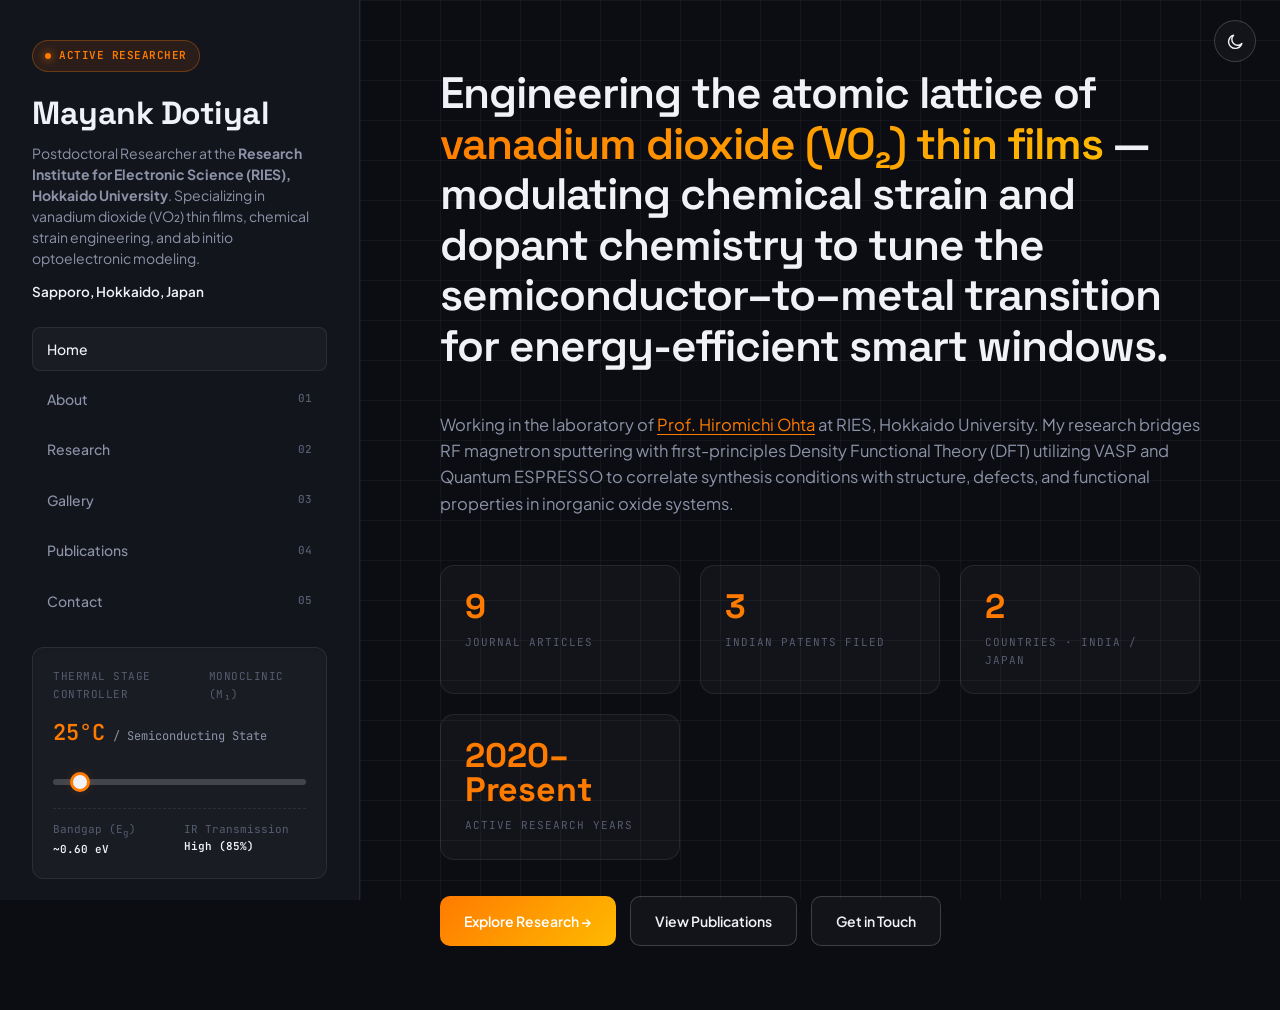
==== index.html @ 824c59a5 "Add files via upload" ====
<!DOCTYPE html>
<html lang="en">
<head>
<meta charset="UTF-8">
<meta name="viewport" content="width=device-width, initial-scale=1.0">
<title>Mayank Dotiyal — Materials & Phase Transition Engineering</title>
<link rel="preconnect" href="https://fonts.googleapis.com">
<link href="https://fonts.googleapis.com/css2?family=JetBrains+Mono:wght@400;500;600&family=Plus+Jakarta+Sans:wght@300;400;500;600;700&family=Space+Grotesk:wght@500;600;700&display=swap" rel="stylesheet">
<link rel="stylesheet" href="style.css">
</head>
<body data-phase="semiconductor">
<script>
  (function () {
    try {
      if (localStorage.getItem('siteThemeMode') === 'light') {
        document.body.setAttribute('data-phase', 'metal');
      }
    } catch (e) {}
  })();
</script>

<button id="themeToggle" class="theme-toggle" aria-label="Toggle dark or light mode" title="Toggle dark / light mode">
  <svg class="icon-moon" viewBox="0 0 24 24" fill="none" stroke="currentColor" stroke-width="1.8" stroke-linecap="round" stroke-linejoin="round">
    <path d="M20 14.5A8.5 8.5 0 1 1 9.5 4a7 7 0 0 0 10.5 10.5Z"/>
  </svg>
  <svg class="icon-sun" viewBox="0 0 24 24" fill="none" stroke="currentColor" stroke-width="1.8" stroke-linecap="round" stroke-linejoin="round">
    <circle cx="12" cy="12" r="4.5"/>
    <path d="M12 2.5v2.5M12 19v2.5M4.2 4.2l1.8 1.8M18 18l1.8 1.8M2.5 12H5M19 12h2.5M4.2 19.8L6 18M18 6l1.8-1.8"/>
  </svg>
</button>

<div class="app-layout">

  <!-- LEFT SIDEBAR: IDENTITY & TELEMETRY CONTROLS -->
  <aside class="sidebar">
    <div>
      <div class="identity">
        <div class="status-pill"><span class="indicator"></span> Active Researcher</div>
        <h1>Mayank Dotiyal</h1>
        <p>Postdoctoral Researcher at the <strong>Research Institute for Electronic Science (RIES), Hokkaido University</strong>. Specializing in vanadium dioxide (VO&#8322;) thin films, chemical strain engineering, and ab initio optoelectronic modeling.</p>
        <div class="inst">Sapporo, Hokkaido, Japan</div>
      </div>

      <ul class="nav-menu">
        <li><a href="index.html" class="active">Home</a></li>
        <li><a href="about.html">About <span>01</span></a></li>
        <li><a href="research.html">Research <span>02</span></a></li>
        <li><a href="gallery.html">Gallery <span>03</span></a></li>
        <li><a href="publications.html">Publications <span>04</span></a></li>
        <li><a href="contact.html">Contact <span>05</span></a></li>
      </ul>

      <!-- THE INTERACTIVE THERMAL STAGE -->
      <div class="telemetry-stage">
        <div class="telemetry-header">
          <span>Thermal Stage Controller</span>
          <span id="phaseLabel">Monoclinic (M&#8321;)</span>
        </div>
        <div class="stage-readout" id="tempReadout">
          25&deg;C <span>/ Semiconducting State</span>
        </div>
        <div class="slider-wrap">
          <input type="range" min="20" max="90" value="25" class="temp-slider" id="tempSlider" aria-label="Temperature Stage Controller">
        </div>
        <div class="telemetry-metrics">
          <div class="metric">
            <span class="metric-label">Bandgap (E<sub>g</sub>)</span>
            <span class="metric-value" id="metricBandgap">~0.60 eV</span>
          </div>
          <div class="metric">
            <span class="metric-label">IR Transmission</span>
            <span class="metric-value" id="metricIR">High (85%)</span>
          </div>
        </div>
      </div>
    </div>

    <div class="sidebar-footer">
      <div class="social-links">
        <a href="mailto:mayankd@iitgn.ac.in" title="Email" aria-label="Email">
          <svg viewBox="0 0 24 24" fill="none" stroke="currentColor" stroke-width="1.8" stroke-linecap="round" stroke-linejoin="round">
            <rect x="3" y="5" width="18" height="14" rx="2"/>
            <path d="M3.5 6.5L12 13L20.5 6.5"/>
          </svg>
        </a>
        <a href="https://scholar.google.com/citations?user=yLHQRygAAAAJ&hl=en" target="_blank" rel="noopener" title="Google Scholar" aria-label="Google Scholar">
          <svg viewBox="0 0 24 24" fill="none" stroke="currentColor" stroke-width="1.7" stroke-linecap="round" stroke-linejoin="round">
            <path d="M12 4L2 9.5L12 15L22 9.5L12 4Z"/>
            <path d="M6 12v5.5C6 19 8.7 20.5 12 20.5s6-1.5 6-3V12"/>
          </svg>
        </a>
        <a href="https://www.linkedin.com/in/mayank-dotiyal/" target="_blank" rel="noopener" title="LinkedIn" aria-label="LinkedIn">
          <span class="mono-mark">in</span>
        </a>
        <a href="https://www.researchgate.net/profile/Mayank-Dotiyal-2" target="_blank" rel="noopener" title="ResearchGate" aria-label="ResearchGate">
          <span class="mono-mark">RG</span>
        </a>
        <a href="https://dotiyalmayank.carrd.co/" target="_blank" rel="noopener" title="Research Card" aria-label="Research Card">
          <svg viewBox="0 0 24 24" fill="none" stroke="currentColor" stroke-width="1.7" stroke-linecap="round" stroke-linejoin="round">
            <rect x="2.5" y="5.5" width="19" height="13" rx="2"/>
            <path d="M2.5 9.5h19"/>
            <path d="M6 14h5"/>
          </svg>
        </a>
      </div>
      <div>&copy; 2026 Mayank Dotiyal &middot; RIES, Hokkaido University</div>
    </div>
  </aside>

  <!-- MAIN SCROLLING CANVAS -->
  <main class="main-canvas">

    <div class="hero-statement">
      Engineering the atomic lattice of <span>vanadium dioxide (VO&#8322;) thin films</span> &mdash; modulating chemical strain and dopant chemistry to tune the semiconductor&ndash;to&ndash;metal transition for energy-efficient smart windows.
    </div>
    <p class="hero-sub">
      Working in the laboratory of <a href="https://functfilm.es.hokudai.ac.jp/english/member/%E5%A4%AA%E7%94%B0-%E8%A3%95%E9%81%93/" target="_blank" rel="noopener">Prof. Hiromichi Ohta</a> at RIES, Hokkaido University. My research bridges RF magnetron sputtering with first-principles Density Functional Theory (DFT) utilizing VASP and Quantum ESPRESSO to correlate synthesis conditions with structure, defects, and functional properties in inorganic oxide systems.
    </p>

    <div class="kpi-grid">
      <div class="kpi-card">
        <div class="kpi-value">9</div>
        <div class="kpi-label">Journal Articles</div>
      </div>
      <div class="kpi-card">
        <div class="kpi-value">3</div>
        <div class="kpi-label">Indian Patents Filed</div>
      </div>
      <div class="kpi-card">
        <div class="kpi-value">2</div>
        <div class="kpi-label">Countries &middot; India / Japan</div>
      </div>
      <div class="kpi-card">
        <div class="kpi-value">2020&ndash;Present</div>
        <div class="kpi-label">Active Research Years</div>
      </div>
    </div>

    <div class="cta-row">
      <a class="cta-btn primary" href="research.html">Explore Research &rarr;</a>
      <a class="cta-btn" href="publications.html">View Publications</a>
      <a class="cta-btn" href="contact.html">Get in Touch</a>
    </div>

  </main>
</div>

<script src="script.js"></script>
</body>
</html>
---- style.css ----
/* Dr. Mayank Dotiyal — shared site stylesheet */
  :root {
    /* PHASE 1: MONOCLINIC (Deep Vacuum / Infrared Transparent) */
    --bg: #0c0d12;
    --bg-panel: #13151d;
    --bg-card: rgba(255, 255, 255, 0.03);
    --bg-card-hover: rgba(255, 255, 255, 0.06);
    --text-main: #f0f2f8;
    --text-muted: #8c93a8;
    --text-dim: #565d70;
    --border: rgba(255, 255, 255, 0.08);
    --border-highlight: rgba(255, 255, 255, 0.18);
    --accent: #ff7b00;
    --accent-glow: rgba(255, 123, 0, 0.15);
    --accent-gradient: linear-gradient(135deg, #ff7b00, #ffba00);
    --tag-bg: rgba(255, 123, 0, 0.1);
    --tag-border: rgba(255, 123, 0, 0.3);
    --shadow: 0 20px 40px -15px rgba(0, 0, 0, 0.5);
    
    /* Typography */
    --font-heading: 'Space Grotesk', -apple-system, sans-serif;
    --font-body: 'Plus Jakarta Sans', -apple-system, sans-serif;
    --font-mono: 'JetBrains Mono', monospace;
    
    --transition-fast: 0.2s ease;
    --transition-smooth: 0.6s cubic-bezier(0.16, 1, 0.3, 1);
  }

  /* PHASE 2: RUTILE (Anodized Silver / Infrared Reflective) */
  body[data-phase="metal"] {
    --bg: #e6ebf2;
    --bg-panel: #f3f6fa;
    --bg-card: rgba(255, 255, 255, 0.7);
    --bg-card-hover: rgba(255, 255, 255, 0.95);
    --text-main: #0f141d;
    --text-muted: #525f75;
    --text-dim: #8896ac;
    --border: rgba(15, 20, 29, 0.1);
    --border-highlight: rgba(15, 20, 29, 0.25);
    --accent: #0055ff;
    --accent-glow: rgba(0, 85, 255, 0.12);
    --accent-gradient: linear-gradient(135deg, #0055ff, #00d5ff);
    --tag-bg: rgba(0, 85, 255, 0.08);
    --tag-border: rgba(0, 85, 255, 0.25);
    --shadow: 0 20px 40px -15px rgba(15, 20, 29, 0.12);
  }

  * { margin: 0; padding: 0; box-sizing: border-box; }
  html { scroll-behavior: smooth; }
  
  body {
    background-color: var(--bg);
    color: var(--text-main);
    font-family: var(--font-body);
    line-height: 1.6;
    transition: background-color var(--transition-smooth), color var(--transition-smooth);
    overflow-x: hidden;
  }

  /* Ambient Cleanroom Grid */
  body::before {
    content: ""; position: fixed; inset: 0; z-index: -1; pointer-events: none;
    background-size: 40px 40px;
    background-image: 
      linear-gradient(to right, var(--border) 1px, transparent 1px),
      linear-gradient(to bottom, var(--border) 1px, transparent 1px);
    opacity: 0.5;
    transition: opacity var(--transition-smooth);
  }

  ::selection { background: var(--accent); color: #fff; }
  a { color: inherit; text-decoration: none; transition: var(--transition-fast); }

  /* ==========================================================================
     LAYOUT ARCHITECTURE: SIDEBAR + MAIN CANVAS
     ========================================================================== */
  .app-layout {
    display: flex; min-height: 100vh;
  }

  /* LEFT SIDEBAR: TELEMETRY & IDENTITY */
  .sidebar {
    width: 360px; height: 100vh; position: sticky; top: 0;
    background: var(--bg-panel); border-right: 1px solid var(--border);
    padding: 40px 32px; display: flex; flex-direction: column; justify-content: space-between;
    z-index: 100; transition: background-color var(--transition-smooth), border-color var(--transition-smooth);
    overflow-y: auto;
  }

  .identity .status-pill {
    display: inline-flex; align-items: center; gap: 8px;
    padding: 6px 12px; border-radius: 20px; font-family: var(--font-mono); font-size: 11px; font-weight: 600;
    background: var(--tag-bg); border: 1px solid var(--tag-border); color: var(--accent);
    margin-bottom: 24px; text-transform: uppercase; letter-spacing: 0.5px;
  }
  .status-pill .indicator {
    width: 6px; height: 6px; border-radius: 50%; background: var(--accent);
    box-shadow: 0 0 8px var(--accent);
  }

  .identity h1 {
    font-family: var(--font-heading); font-size: 32px; font-weight: 700;
    line-height: 1.1; letter-spacing: -0.5px; margin-bottom: 12px;
  }
  .identity p { font-size: 14px; color: var(--text-muted); line-height: 1.5; }
  .identity .inst { margin-top: 12px; font-weight: 600; color: var(--text-main); font-size: 13.5px; }

  /* Navigation Links inside Sidebar */
  .nav-menu { list-style: none; margin: 24px 0; display: flex; flex-direction: column; gap: 6px; }
  .nav-menu a {
    display: flex; align-items: center; justify-content: space-between;
    padding: 10px 14px; border-radius: 8px; font-weight: 500; font-size: 14px;
    color: var(--text-muted); border: 1px solid transparent;
  }
  .nav-menu a:hover {
    color: var(--text-main); background: var(--bg-card); border-color: var(--border);
    transform: translateX(4px);
  }
  .nav-menu a span { font-family: var(--font-mono); font-size: 11px; color: var(--text-dim); }

  /* TELEMETRY STAGE CONTROLLER (Interactive Slider) */
  .telemetry-stage {
    background: var(--bg-card); border: 1px solid var(--border); border-radius: 12px;
    padding: 20px; position: relative; overflow: hidden; margin-bottom: 24px;
    box-shadow: inset 0 2px 4px rgba(0,0,0,0.05);
  }
  .telemetry-header {
    display: flex; justify-content: space-between; align-items: center;
    font-family: var(--font-mono); font-size: 11px; color: var(--text-dim);
    text-transform: uppercase; letter-spacing: 0.5px; margin-bottom: 12px;
  }
  .stage-readout {
    font-family: var(--font-mono); font-size: 22px; font-weight: 600;
    color: var(--accent); margin-bottom: 16px; display: flex; align-items: baseline; gap: 8px;
  }
  .stage-readout span { font-size: 12px; font-weight: 400; color: var(--text-muted); }

  /* Custom Slider Styling */
  .slider-wrap { position: relative; margin-bottom: 16px; }
  .temp-slider {
    -webkit-appearance: none; width: 100%; height: 6px; border-radius: 3px;
    background: var(--border-highlight); outline: none; cursor: pointer;
  }
  .temp-slider::-webkit-slider-thumb {
    -webkit-appearance: none; width: 20px; height: 20px; border-radius: 50%;
    background: var(--text-main); border: 3px solid var(--accent);
    cursor: grab; transition: transform 0.1s ease;
    box-shadow: 0 0 10px var(--accent-glow);
  }
  .temp-slider::-webkit-slider-thumb:active { cursor: grabbing; transform: scale(1.2); }
  
  .telemetry-metrics {
    display: grid; grid-template-columns: 1fr 1fr; gap: 8px;
    padding-top: 12px; border-top: 1px dashed var(--border);
  }
  .metric { font-family: var(--font-mono); font-size: 11px; }
  .metric-label { color: var(--text-dim); display: block; }
  .metric-value { font-weight: 600; color: var(--text-main); }

  .sidebar-footer { font-family: var(--font-mono); font-size: 11px; color: var(--text-dim); }
  .social-links { display: flex; flex-wrap: wrap; gap: 10px; margin-bottom: 14px; }
  .social-links a {
    width: 34px; height: 34px; border-radius: 9px;
    display: flex; align-items: center; justify-content: center;
    color: var(--text-muted); border: 1px solid var(--border);
    background: var(--bg-card);
  }
  .social-links a:hover {
    color: var(--accent); border-color: var(--accent);
    background: var(--tag-bg); transform: translateY(-2px);
  }
  .social-links svg { width: 17px; height: 17px; display: block; }
  .social-links .mono-mark { font-family: var(--font-mono); font-size: 10.5px; font-weight: 600; letter-spacing: 0.2px; }

  /* ==========================================================================
     MAIN SCROLLING CANVAS
     ========================================================================== */
  .main-canvas {
    flex: 1; padding: 64px 80px; max-width: 1200px;
  }

  /* Editorial Hero Statement */
  .hero-statement {
    font-family: var(--font-heading); font-size: clamp(30px, 3.8vw, 44px);
    font-weight: 600; line-height: 1.15; letter-spacing: -1px;
    margin-bottom: 40px; max-width: 850px;
  }
  .hero-statement span {
    background: var(--accent-gradient); -webkit-background-clip: text;
    -webkit-text-fill-color: transparent; display: inline;
  }
  .hero-sub {
    font-size: 16.5px; color: var(--text-muted); max-width: 760px; line-height: 1.6;
  }
  .hero-sub a { color: var(--accent); text-decoration: underline; text-underline-offset: 3px; }

  .section-head {
    display: flex; align-items: baseline; gap: 16px;
    margin: 80px 0 32px; padding-bottom: 16px; border-bottom: 1px solid var(--border);
  }
  .section-head h2 { font-family: var(--font-heading); font-size: 24px; font-weight: 700; letter-spacing: -0.5px; }
  .section-head .idx { font-family: var(--font-mono); font-size: 13px; color: var(--accent); }

  /* ACADEMIC TIMELINE & CREDENTIALS */
  .timeline-grid { display: grid; grid-template-columns: repeat(auto-fit, minmax(260px, 1fr)); gap: 20px; }
  .timeline-card {
    background: var(--bg-card); border: 1px solid var(--border); border-radius: 12px;
    padding: 24px; transition: var(--transition-fast);
  }
  .timeline-card:hover { border-color: var(--border-highlight); transform: translateY(-3px); }
  .timeline-year { font-family: var(--font-mono); font-size: 12px; color: var(--accent); font-weight: 600; margin-bottom: 8px; display: block; }
  .timeline-card h3 { font-size: 17px; font-weight: 600; margin-bottom: 4px; color: var(--text-main); }
  .timeline-inst { font-size: 14px; color: var(--text-muted); margin-bottom: 12px; }
  .timeline-score {
    display: inline-block; font-family: var(--font-mono); font-size: 11.5px;
    padding: 3px 10px; border-radius: 12px; background: var(--tag-bg);
    border: 1px solid var(--tag-border); color: var(--text-main);
  }

  /* BENTO GRID (Research Focus) */
  .bento-grid {
    display: grid; grid-template-columns: repeat(3, 1fr); gap: 20px;
  }
  .bento-card {
    background: var(--bg-card); border: 1px solid var(--border);
    border-radius: 16px; padding: 32px; transition: var(--transition-smooth);
    display: flex; flex-direction: column; justify-content: space-between;
    position: relative; overflow: hidden; backdrop-filter: blur(10px);
  }
  .bento-card:hover {
    background: var(--bg-card-hover); border-color: var(--border-highlight);
    transform: translateY(-4px); box-shadow: var(--shadow);
  }
  .bento-card.span-2 { grid-column: span 2; }
  @media (max-width: 1100px) { .bento-card.span-2, .bento-card { grid-column: span 3; } }

  .bento-tag {
    font-family: var(--font-mono); font-size: 11px; color: var(--accent);
    text-transform: uppercase; letter-spacing: 1px; margin-bottom: 16px; display: block;
  }
  .bento-card h3 { font-family: var(--font-heading); font-size: 22px; margin-bottom: 12px; font-weight: 600; }
  .bento-card p { font-size: 14.5px; color: var(--text-muted); line-height: 1.6; }
  .bento-footer { margin-top: 24px; padding-top: 16px; border-top: 1px dashed var(--border); font-family: var(--font-mono); font-size: 12px; color: var(--text-dim); }

  /* GRAPHICAL ABSTRACTS (Sleek Visual Showcase) */
  .gallery-grid {
    display: grid; grid-template-columns: repeat(auto-fit, minmax(280px, 1fr)); gap: 20px;
  }
  .gallery-item {
    background: var(--bg-card); border: 1px solid var(--border); border-radius: 16px;
    overflow: hidden; transition: var(--transition-smooth);
  }
  .gallery-item:hover { border-color: var(--border-highlight); transform: translateY(-4px); }
  .gallery-img {
    aspect-ratio: 16/10; background: var(--bg-panel); display: flex;
    align-items: center; justify-content: center; position: relative; overflow: hidden;
    border-bottom: 1px solid var(--border);
  }
  .gallery-img img { width: 100%; height: 100%; object-fit: cover; transition: transform 0.5s ease; }
  .gallery-item:hover .gallery-img img { transform: scale(1.05); }
  .gallery-img .placeholder { font-family: var(--font-mono); font-size: 12px; color: var(--text-dim); }
  .gallery-caption { padding: 20px; font-size: 14px; font-weight: 500; color: var(--text-main); }

  /* PUBLICATIONS LIST */
  .pub-group-title {
    font-family: var(--font-mono); font-size: 12px; text-transform: uppercase;
    letter-spacing: 1.5px; color: var(--text-dim); margin: 36px 0 16px;
    padding-bottom: 8px; border-bottom: 1px dashed var(--border);
  }
  .pub-group-title:first-of-type { margin-top: 16px; }
  .year-heading {
    font-family: var(--font-heading); font-size: 20px; font-weight: 700;
    color: var(--accent); margin: 40px 0 14px; display: flex; align-items: baseline; gap: 10px;
  }
  .year-heading:first-of-type { margin-top: 16px; }
  .year-heading::after {
    content: ""; flex: 1; height: 1px; background: var(--border);
  }

  .pub-list { display: flex; flex-direction: column; gap: 12px; }
  .pub-card {
    background: var(--bg-card); border: 1px solid var(--border); border-radius: 12px;
    padding: 22px 24px; transition: var(--transition-fast); display: flex;
    justify-content: space-between; align-items: flex-start; gap: 24px;
  }
  .pub-card:hover {
    background: var(--bg-card-hover); border-color: var(--border-highlight);
    transform: translateX(6px);
  }
  .pub-main .year { 
    font-family: var(--font-mono); font-size: 12px; color: var(--accent); 
    font-weight: 600; margin-bottom: 6px; display: flex; align-items: center; gap: 8px;
  }
  .pub-main h4 { font-size: 15.5px; font-weight: 600; margin-bottom: 6px; line-height: 1.45; color: var(--text-main); }
  .pub-main .authors { font-size: 13px; color: var(--text-dim); margin: 2px 0 6px; }
  .pub-main .authors .me { color: var(--text-main); font-weight: 600; }
  .pub-main .venue { font-size: 13.5px; color: var(--text-muted); }
  
  .status-dot { width: 6px; height: 6px; border-radius: 50%; display: inline-block; }
  .status-pub { background: #2e7d32; }
  .status-rev { background: #ed6c02; }
  .status-prep { background: var(--text-dim); }

  .doi-btn {
    flex: 0 0 auto; font-family: var(--font-mono); font-size: 11px;
    padding: 6px 14px; border-radius: 20px; border: 1px solid var(--border-highlight);
    color: var(--text-main); background: transparent; white-space: nowrap;
  }
  .doi-btn:hover { background: var(--accent); color: #fff; border-color: var(--accent); }
  .doi-btn.static { border-color: transparent; color: var(--text-dim); cursor: default; }
  .doi-btn.static:hover { background: transparent; color: var(--text-dim); }

  /* TECHNICAL ARSENAL (Categorized Badges) */
  .arsenal-grid { display: grid; grid-template-columns: repeat(auto-fit, minmax(240px, 1fr)); gap: 24px; }
  .arsenal-category h4 { font-family: var(--font-mono); font-size: 12px; text-transform: uppercase; letter-spacing: 1px; color: var(--text-dim); margin-bottom: 12px; }
  .badge-cloud { display: flex; flex-wrap: wrap; gap: 8px; }
  .tech-badge {
    padding: 8px 14px; background: var(--bg-card); border: 1px solid var(--border);
    border-radius: 8px; font-size: 13px; font-weight: 500; color: var(--text-muted);
    transition: var(--transition-fast);
  }
  .tech-badge:hover { color: var(--text-main); border-color: var(--accent); background: var(--tag-bg); }

  /* RESPONSIVE DESIGN */
  @media (max-width: 1024px) {
    .app-layout { flex-direction: column; }
    .sidebar { width: 100%; height: auto; position: relative; border-right: none; border-bottom: 1px solid var(--border); padding: 32px 24px; }
    .main-canvas { padding: 40px 24px; }
    .bento-grid { grid-template-columns: 1fr; }
    .bento-card.span-2 { grid-column: span 1; }
  }

  /* THEME TOGGLE — fixed top-right, persists via localStorage */
  .theme-toggle {
    position: fixed; top: 20px; right: 24px; z-index: 200;
    width: 42px; height: 42px; border-radius: 50%;
    background: var(--bg-card); border: 1px solid var(--border-highlight);
    color: var(--text-main); cursor: pointer;
    display: flex; align-items: center; justify-content: center;
    backdrop-filter: blur(8px);
    transition: background var(--transition-fast), border-color var(--transition-fast), transform var(--transition-fast);
  }
  .theme-toggle:hover { border-color: var(--accent); color: var(--accent); transform: translateY(-2px); }
  .theme-toggle svg { width: 19px; height: 19px; position: absolute; transition: opacity 0.25s ease, transform 0.25s ease; }
  .theme-toggle .icon-sun { opacity: 0; transform: rotate(-40deg) scale(0.7); }
  .theme-toggle .icon-moon { opacity: 1; transform: rotate(0) scale(1); }
  body[data-phase="metal"] .theme-toggle .icon-sun { opacity: 1; transform: rotate(0) scale(1); }
  body[data-phase="metal"] .theme-toggle .icon-moon { opacity: 0; transform: rotate(40deg) scale(0.7); }
  @media (max-width: 600px) {
    .theme-toggle { top: 14px; right: 14px; width: 38px; height: 38px; }
  }

  /* ==========================================================================
     MULTI-PAGE ADDITIONS
     ========================================================================== */
  .nav-menu a.active {
    color: var(--text-main); background: var(--bg-card); border-color: var(--border);
  }
  .nav-menu a.active span { color: var(--accent); }

  .eyebrow {
    font-family: var(--font-mono); font-size: 12px; text-transform: uppercase;
    letter-spacing: 1.5px; color: var(--accent); margin-bottom: 8px; display: block;
  }
  .page-title {
    font-family: var(--font-heading); font-size: clamp(30px, 4vw, 46px);
    font-weight: 700; letter-spacing: -1px; margin-bottom: 18px; line-height: 1.1;
  }
  .main-canvas > .eyebrow:first-child,
  .main-canvas > .hero-statement:first-child {
    margin-top: 4px;
  }

  /* KPI strip (Home) */
  .kpi-grid {
    display: grid; grid-template-columns: repeat(auto-fit, minmax(180px, 1fr));
    gap: 20px; margin: 48px 0 8px;
  }
  .kpi-card {
    background: var(--bg-card); border: 1px solid var(--border); border-radius: 14px;
    padding: 24px; transition: var(--transition-fast);
  }
  .kpi-card:hover { border-color: var(--border-highlight); transform: translateY(-3px); }
  .kpi-value {
    font-family: var(--font-heading); font-size: 34px; font-weight: 700; color: var(--accent);
    line-height: 1;
  }
  .kpi-label {
    font-family: var(--font-mono); font-size: 11px; text-transform: uppercase;
    letter-spacing: 1px; color: var(--text-dim); margin-top: 10px;
  }

  /* CTA buttons */
  .cta-row { display: flex; gap: 14px; flex-wrap: wrap; margin-top: 36px; }
  .cta-btn {
    padding: 13px 24px; border-radius: 10px; border: 1px solid var(--border-highlight);
    font-weight: 600; font-size: 14px; color: var(--text-main); background: var(--bg-card);
    display: inline-flex; align-items: center; gap: 6px;
  }
  .cta-btn:hover { border-color: var(--accent); color: var(--accent); background: var(--tag-bg); }
  .cta-btn.primary { background: var(--accent-gradient); color: #fff; border: none; }
  .cta-btn.primary:hover { opacity: 0.9; color: #fff; }

  /* Contact page specifics */
  .contact-grid { display: grid; grid-template-columns: 1.2fr 1fr; gap: 24px; margin-top: 8px; }
  @media (max-width: 900px) { .contact-grid { grid-template-columns: 1fr; } }
  .contact-card {
    background: var(--bg-card); border: 1px solid var(--border); border-radius: 16px; padding: 32px;
  }
  .contact-card h3 { font-family: var(--font-heading); font-size: 18px; margin-bottom: 16px; }
  .contact-social-row { display: flex; flex-wrap: wrap; gap: 12px; margin-top: 20px; }
  .contact-social-row a {
    width: 44px; height: 44px; border-radius: 11px;
    display: flex; align-items: center; justify-content: center;
    color: var(--text-muted); border: 1px solid var(--border); background: var(--bg-panel);
  }
  .contact-social-row a:hover { color: var(--accent); border-color: var(--accent); background: var(--tag-bg); transform: translateY(-2px); }
  .contact-social-row svg { width: 20px; height: 20px; }
  .contact-social-row .mono-mark { font-family: var(--font-mono); font-size: 12px; font-weight: 600; }
  .addr-line { font-size: 14.5px; color: var(--text-muted); line-height: 1.7; }
  .addr-line strong { color: var(--text-main); }
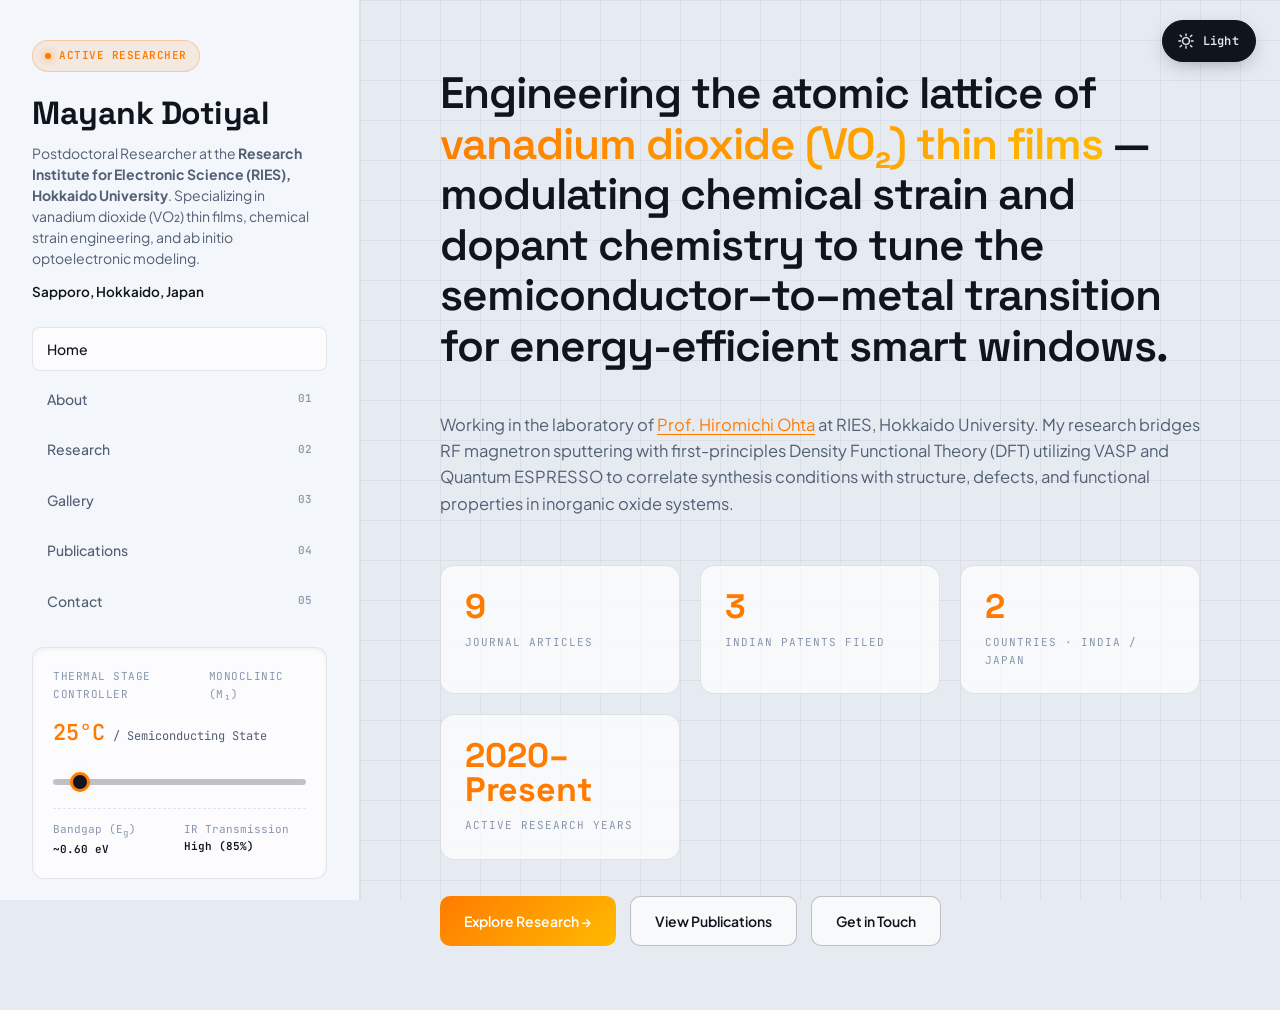
==== commit ab20c907: "Add files via upload" ====
--- a/index.html
+++ b/index.html
@@ -12,7 +12,7 @@
 <script>
   (function () {
     try {
-      if (localStorage.getItem('siteThemeMode') === 'light') {
+      if (localStorage.getItem('siteThemeMode') === 'dark') {
         document.body.setAttribute('data-phase', 'metal');
       }
     } catch (e) {}
@@ -20,13 +20,16 @@
 </script>
 
 <button id="themeToggle" class="theme-toggle" aria-label="Toggle dark or light mode" title="Toggle dark / light mode">
-  <svg class="icon-moon" viewBox="0 0 24 24" fill="none" stroke="currentColor" stroke-width="1.8" stroke-linecap="round" stroke-linejoin="round">
-    <path d="M20 14.5A8.5 8.5 0 1 1 9.5 4a7 7 0 0 0 10.5 10.5Z"/>
-  </svg>
-  <svg class="icon-sun" viewBox="0 0 24 24" fill="none" stroke="currentColor" stroke-width="1.8" stroke-linecap="round" stroke-linejoin="round">
-    <circle cx="12" cy="12" r="4.5"/>
-    <path d="M12 2.5v2.5M12 19v2.5M4.2 4.2l1.8 1.8M18 18l1.8 1.8M2.5 12H5M19 12h2.5M4.2 19.8L6 18M18 6l1.8-1.8"/>
-  </svg>
+  <span class="icon-wrap">
+    <svg class="icon-moon" viewBox="0 0 24 24" fill="none" stroke="currentColor" stroke-width="1.8" stroke-linecap="round" stroke-linejoin="round">
+      <path d="M20 14.5A8.5 8.5 0 1 1 9.5 4a7 7 0 0 0 10.5 10.5Z"/>
+    </svg>
+    <svg class="icon-sun" viewBox="0 0 24 24" fill="none" stroke="currentColor" stroke-width="1.8" stroke-linecap="round" stroke-linejoin="round">
+      <circle cx="12" cy="12" r="4.5"/>
+      <path d="M12 2.5v2.5M12 19v2.5M4.2 4.2l1.8 1.8M18 18l1.8 1.8M2.5 12H5M19 12h2.5M4.2 19.8L6 18M18 6l1.8-1.8"/>
+    </svg>
+  </span>
+  <span class="toggle-label"></span>
 </button>
 
 <div class="app-layout">
--- a/style.css
+++ b/style.css
@@ -1,6 +1,33 @@
 /* Dr. Mayank Dotiyal — shared site stylesheet */
   :root {
-    /* PHASE 1: MONOCLINIC (Deep Vacuum / Infrared Transparent) */
+    /* PHASE 1: MONOCLINIC (Deep Vacuum / Infrared Transparent) — LIGHT, default */
+    --bg: #e6ebf2;
+    --bg-panel: #f3f6fa;
+    --bg-card: rgba(255, 255, 255, 0.7);
+    --bg-card-hover: rgba(255, 255, 255, 0.95);
+    --text-main: #0f141d;
+    --text-muted: #525f75;
+    --text-dim: #8896ac;
+    --border: rgba(15, 20, 29, 0.1);
+    --border-highlight: rgba(15, 20, 29, 0.25);
+    --accent: #ff7b00;
+    --accent-glow: rgba(255, 123, 0, 0.15);
+    --accent-gradient: linear-gradient(135deg, #ff7b00, #ffba00);
+    --tag-bg: rgba(255, 123, 0, 0.1);
+    --tag-border: rgba(255, 123, 0, 0.3);
+    --shadow: 0 20px 40px -15px rgba(15, 20, 29, 0.12);
+    
+    /* Typography */
+    --font-heading: 'Space Grotesk', -apple-system, sans-serif;
+    --font-body: 'Plus Jakarta Sans', -apple-system, sans-serif;
+    --font-mono: 'JetBrains Mono', monospace;
+    
+    --transition-fast: 0.2s ease;
+    --transition-smooth: 0.6s cubic-bezier(0.16, 1, 0.3, 1);
+  }
+
+  /* PHASE 2: RUTILE (Anodized Silver / Infrared Reflective) — DARK */
+  body[data-phase="metal"] {
     --bg: #0c0d12;
     --bg-panel: #13151d;
     --bg-card: rgba(255, 255, 255, 0.03);
@@ -10,39 +37,12 @@
     --text-dim: #565d70;
     --border: rgba(255, 255, 255, 0.08);
     --border-highlight: rgba(255, 255, 255, 0.18);
-    --accent: #ff7b00;
-    --accent-glow: rgba(255, 123, 0, 0.15);
-    --accent-gradient: linear-gradient(135deg, #ff7b00, #ffba00);
-    --tag-bg: rgba(255, 123, 0, 0.1);
-    --tag-border: rgba(255, 123, 0, 0.3);
-    --shadow: 0 20px 40px -15px rgba(0, 0, 0, 0.5);
-    
-    /* Typography */
-    --font-heading: 'Space Grotesk', -apple-system, sans-serif;
-    --font-body: 'Plus Jakarta Sans', -apple-system, sans-serif;
-    --font-mono: 'JetBrains Mono', monospace;
-    
-    --transition-fast: 0.2s ease;
-    --transition-smooth: 0.6s cubic-bezier(0.16, 1, 0.3, 1);
-  }
-
-  /* PHASE 2: RUTILE (Anodized Silver / Infrared Reflective) */
-  body[data-phase="metal"] {
-    --bg: #e6ebf2;
-    --bg-panel: #f3f6fa;
-    --bg-card: rgba(255, 255, 255, 0.7);
-    --bg-card-hover: rgba(255, 255, 255, 0.95);
-    --text-main: #0f141d;
-    --text-muted: #525f75;
-    --text-dim: #8896ac;
-    --border: rgba(15, 20, 29, 0.1);
-    --border-highlight: rgba(15, 20, 29, 0.25);
     --accent: #0055ff;
     --accent-glow: rgba(0, 85, 255, 0.12);
     --accent-gradient: linear-gradient(135deg, #0055ff, #00d5ff);
     --tag-bg: rgba(0, 85, 255, 0.08);
     --tag-border: rgba(0, 85, 255, 0.25);
-    --shadow: 0 20px 40px -15px rgba(15, 20, 29, 0.12);
+    --shadow: 0 20px 40px -15px rgba(0, 0, 0, 0.5);
   }
 
   * { margin: 0; padding: 0; box-sizing: border-box; }
@@ -269,13 +269,14 @@
   }
   .pub-group-title:first-of-type { margin-top: 16px; }
   .year-heading {
-    font-family: var(--font-heading); font-size: 20px; font-weight: 700;
-    color: var(--accent); margin: 40px 0 14px; display: flex; align-items: baseline; gap: 10px;
-  }
-  .year-heading:first-of-type { margin-top: 16px; }
+    font-family: var(--font-heading); font-size: 25px; font-weight: 700;
+    color: var(--accent); margin: 56px 0 24px; display: flex; align-items: baseline; gap: 14px;
+  }
+  .year-heading:first-of-type { margin-top: 20px; }
   .year-heading::after {
     content: ""; flex: 1; height: 1px; background: var(--border);
   }
+  .hidden-section { display: none; }
 
   .pub-list { display: flex; flex-direction: column; gap: 12px; }
   .pub-card {
@@ -332,22 +333,27 @@
 
   /* THEME TOGGLE — fixed top-right, persists via localStorage */
   .theme-toggle {
-    position: fixed; top: 20px; right: 24px; z-index: 200;
-    width: 42px; height: 42px; border-radius: 50%;
-    background: var(--bg-card); border: 1px solid var(--border-highlight);
-    color: var(--text-main); cursor: pointer;
-    display: flex; align-items: center; justify-content: center;
-    backdrop-filter: blur(8px);
-    transition: background var(--transition-fast), border-color var(--transition-fast), transform var(--transition-fast);
-  }
-  .theme-toggle:hover { border-color: var(--accent); color: var(--accent); transform: translateY(-2px); }
-  .theme-toggle svg { width: 19px; height: 19px; position: absolute; transition: opacity 0.25s ease, transform 0.25s ease; }
-  .theme-toggle .icon-sun { opacity: 0; transform: rotate(-40deg) scale(0.7); }
-  .theme-toggle .icon-moon { opacity: 1; transform: rotate(0) scale(1); }
-  body[data-phase="metal"] .theme-toggle .icon-sun { opacity: 1; transform: rotate(0) scale(1); }
-  body[data-phase="metal"] .theme-toggle .icon-moon { opacity: 0; transform: rotate(40deg) scale(0.7); }
+    position: fixed; top: 20px; right: 24px; z-index: 999;
+    height: 42px; padding: 0 16px 0 14px; border-radius: 21px;
+    background: var(--text-main); border: 1px solid var(--text-main);
+    color: var(--bg); cursor: pointer;
+    display: flex; align-items: center; gap: 8px;
+    font-family: var(--font-mono); font-size: 12px; font-weight: 600; letter-spacing: 0.3px;
+    box-shadow: 0 6px 20px -6px rgba(0,0,0,0.35);
+    transition: transform 0.15s ease, box-shadow 0.15s ease;
+  }
+  .theme-toggle:hover { transform: translateY(-2px); box-shadow: 0 10px 24px -6px rgba(0,0,0,0.4); }
+  .theme-toggle .icon-wrap { position: relative; width: 18px; height: 18px; flex: 0 0 auto; }
+  .theme-toggle svg { width: 18px; height: 18px; position: absolute; top: 0; left: 0; transition: opacity 0.25s ease, transform 0.25s ease; }
+  .theme-toggle .icon-sun { opacity: 1; transform: rotate(0) scale(1); }
+  .theme-toggle .icon-moon { opacity: 0; transform: rotate(40deg) scale(0.7); }
+  body[data-phase="metal"] .theme-toggle .icon-sun { opacity: 0; transform: rotate(-40deg) scale(0.7); }
+  body[data-phase="metal"] .theme-toggle .icon-moon { opacity: 1; transform: rotate(0) scale(1); }
+  .theme-toggle .toggle-label::after { content: "Light"; }
+  body[data-phase="metal"] .theme-toggle .toggle-label::after { content: "Dark"; }
   @media (max-width: 600px) {
-    .theme-toggle { top: 14px; right: 14px; width: 38px; height: 38px; }
+    .theme-toggle { top: 14px; right: 14px; height: 38px; padding: 0 14px 0 12px; }
+    .theme-toggle .toggle-label { display: none; }
   }
 
   /* ==========================================================================
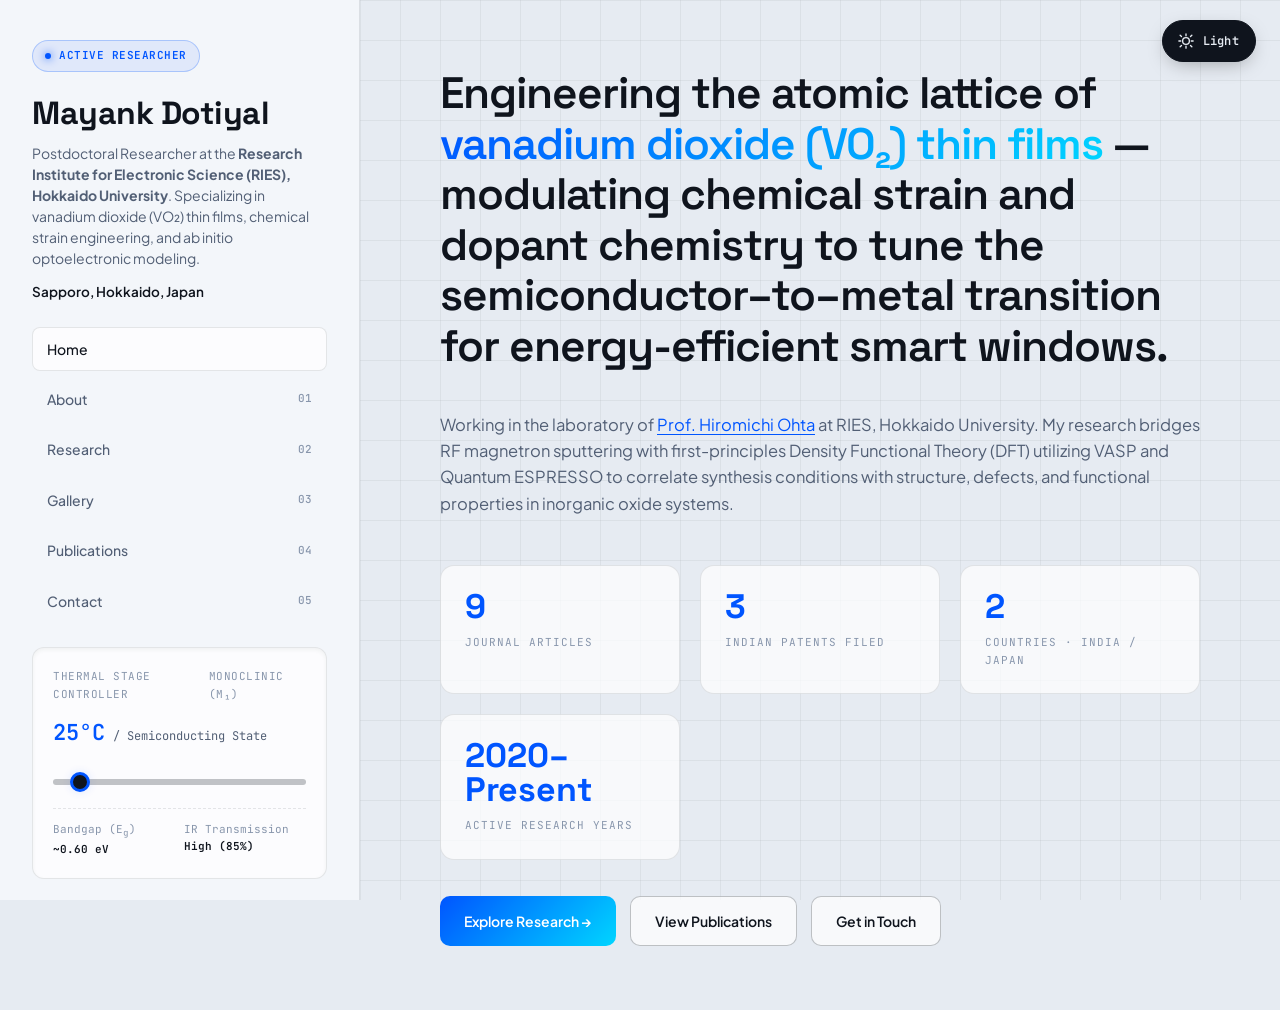
==== commit cd3dab38: "Add files via upload" ====
--- a/index.html
+++ b/index.html
@@ -6,7 +6,7 @@
 <title>Mayank Dotiyal — Materials & Phase Transition Engineering</title>
 <link rel="preconnect" href="https://fonts.googleapis.com">
 <link href="https://fonts.googleapis.com/css2?family=JetBrains+Mono:wght@400;500;600&family=Plus+Jakarta+Sans:wght@300;400;500;600;700&family=Space+Grotesk:wght@500;600;700&display=swap" rel="stylesheet">
-<link rel="stylesheet" href="style.css">
+<link rel="stylesheet" href="style.css?v=8">
 </head>
 <body data-phase="semiconductor">
 <script>
@@ -148,6 +148,6 @@
   </main>
 </div>
 
-<script src="script.js"></script>
+<script src="script.js?v=8"></script>
 </body>
 </html>
--- a/style.css
+++ b/style.css
@@ -10,11 +10,11 @@
     --text-dim: #8896ac;
     --border: rgba(15, 20, 29, 0.1);
     --border-highlight: rgba(15, 20, 29, 0.25);
-    --accent: #ff7b00;
-    --accent-glow: rgba(255, 123, 0, 0.15);
-    --accent-gradient: linear-gradient(135deg, #ff7b00, #ffba00);
-    --tag-bg: rgba(255, 123, 0, 0.1);
-    --tag-border: rgba(255, 123, 0, 0.3);
+    --accent: #0055ff;
+    --accent-glow: rgba(0, 85, 255, 0.12);
+    --accent-gradient: linear-gradient(135deg, #0055ff, #00d5ff);
+    --tag-bg: rgba(0, 85, 255, 0.08);
+    --tag-border: rgba(0, 85, 255, 0.25);
     --shadow: 0 20px 40px -15px rgba(15, 20, 29, 0.12);
     
     /* Typography */
@@ -37,11 +37,11 @@
     --text-dim: #565d70;
     --border: rgba(255, 255, 255, 0.08);
     --border-highlight: rgba(255, 255, 255, 0.18);
-    --accent: #0055ff;
-    --accent-glow: rgba(0, 85, 255, 0.12);
-    --accent-gradient: linear-gradient(135deg, #0055ff, #00d5ff);
-    --tag-bg: rgba(0, 85, 255, 0.08);
-    --tag-border: rgba(0, 85, 255, 0.25);
+    --accent: #ff7b00;
+    --accent-glow: rgba(255, 123, 0, 0.15);
+    --accent-gradient: linear-gradient(135deg, #ff7b00, #ffba00);
+    --tag-bg: rgba(255, 123, 0, 0.1);
+    --tag-border: rgba(255, 123, 0, 0.3);
     --shadow: 0 20px 40px -15px rgba(0, 0, 0, 0.5);
   }
 
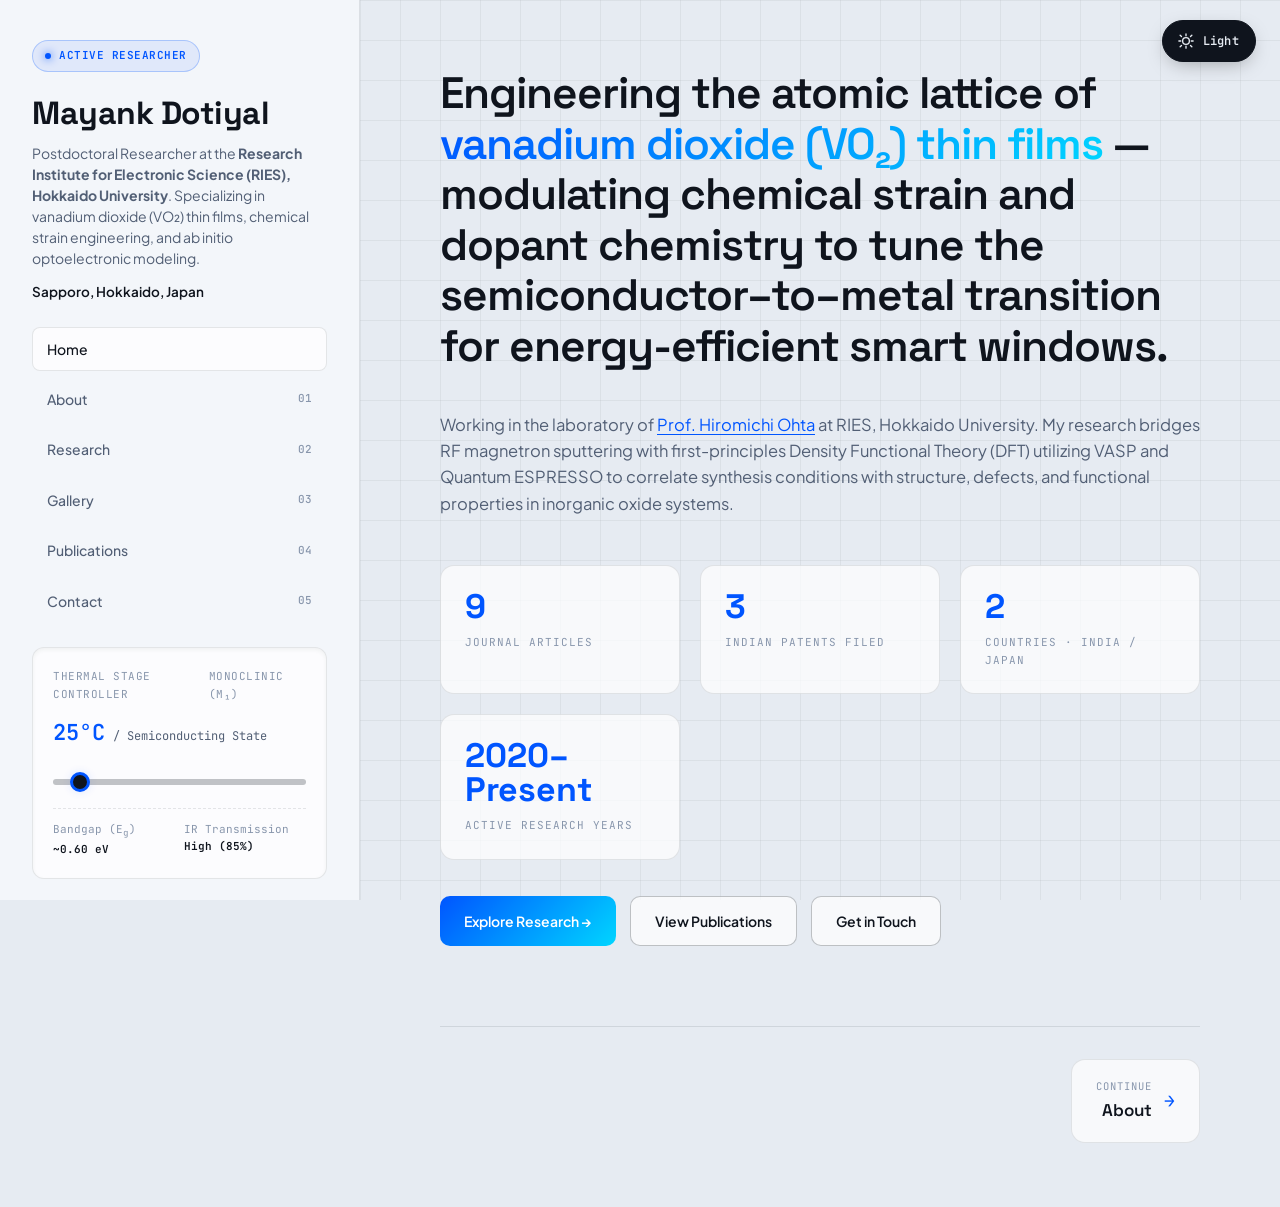
==== commit 101f4e37: "Add files via upload" ====
--- a/index.html
+++ b/index.html
@@ -6,7 +6,7 @@
 <title>Mayank Dotiyal — Materials & Phase Transition Engineering</title>
 <link rel="preconnect" href="https://fonts.googleapis.com">
 <link href="https://fonts.googleapis.com/css2?family=JetBrains+Mono:wght@400;500;600&family=Plus+Jakarta+Sans:wght@300;400;500;600;700&family=Space+Grotesk:wght@500;600;700&display=swap" rel="stylesheet">
-<link rel="stylesheet" href="style.css?v=8">
+<link rel="stylesheet" href="style.css?v=9">
 </head>
 <body data-phase="semiconductor">
 <script>
@@ -145,9 +145,24 @@
       <a class="cta-btn" href="contact.html">Get in Touch</a>
     </div>
 
+    <div class="page-nav">
+      <div class="page-nav-slot prev-slot">
+        
+      </div>
+      <div class="page-nav-slot next">
+        <a href="about.html" class="page-nav-link next">
+        <span class="page-nav-arrow">&rarr;</span>
+        <span class="page-nav-text">
+          <span class="page-nav-kicker">Continue</span>
+          <span class="page-nav-name">About</span>
+        </span>
+      </a>
+      </div>
+    </div>
+
   </main>
 </div>
 
-<script src="script.js?v=8"></script>
+<script src="script.js?v=9"></script>
 </body>
 </html>
--- a/style.css
+++ b/style.css
@@ -425,3 +425,40 @@
   .contact-social-row .mono-mark { font-family: var(--font-mono); font-size: 12px; font-weight: 600; }
   .addr-line { font-size: 14.5px; color: var(--text-muted); line-height: 1.7; }
   .addr-line strong { color: var(--text-main); }
+
+  /* PAGE NAV — previous/next tabs at the bottom of every page */
+  .page-nav {
+    display: flex; justify-content: space-between; align-items: stretch; gap: 16px;
+    margin-top: 80px; padding-top: 32px; border-top: 1px solid var(--border);
+  }
+  .page-nav-slot { flex: 1; display: flex; min-width: 0; }
+  .page-nav-slot.next { justify-content: flex-end; }
+  .page-nav-link {
+    display: inline-flex; align-items: center; gap: 12px;
+    padding: 18px 24px; border-radius: 14px; border: 1px solid var(--border);
+    background: var(--bg-card); max-width: 320px;
+    transition: border-color var(--transition-fast), transform var(--transition-fast), box-shadow var(--transition-fast);
+  }
+  .page-nav-link:hover {
+    border-color: var(--accent); transform: translateY(-3px); box-shadow: var(--shadow);
+  }
+  .page-nav-link.next { flex-direction: row-reverse; text-align: right; }
+  .page-nav-arrow {
+    font-family: var(--font-mono); font-size: 18px; color: var(--accent);
+    flex: 0 0 auto; line-height: 1;
+  }
+  .page-nav-text { display: flex; flex-direction: column; gap: 2px; min-width: 0; }
+  .page-nav-kicker {
+    font-family: var(--font-mono); font-size: 10.5px; text-transform: uppercase;
+    letter-spacing: 1px; color: var(--text-dim);
+  }
+  .page-nav-link.next .page-nav-text { align-items: flex-end; }
+  .page-nav-name {
+    font-family: var(--font-heading); font-size: 17px; font-weight: 600; color: var(--text-main);
+    white-space: nowrap; overflow: hidden; text-overflow: ellipsis;
+  }
+  .page-nav-link:hover .page-nav-name { color: var(--accent); }
+  @media (max-width: 600px) {
+    .page-nav-link { padding: 14px 18px; max-width: 100%; }
+    .page-nav-name { font-size: 15px; }
+  }
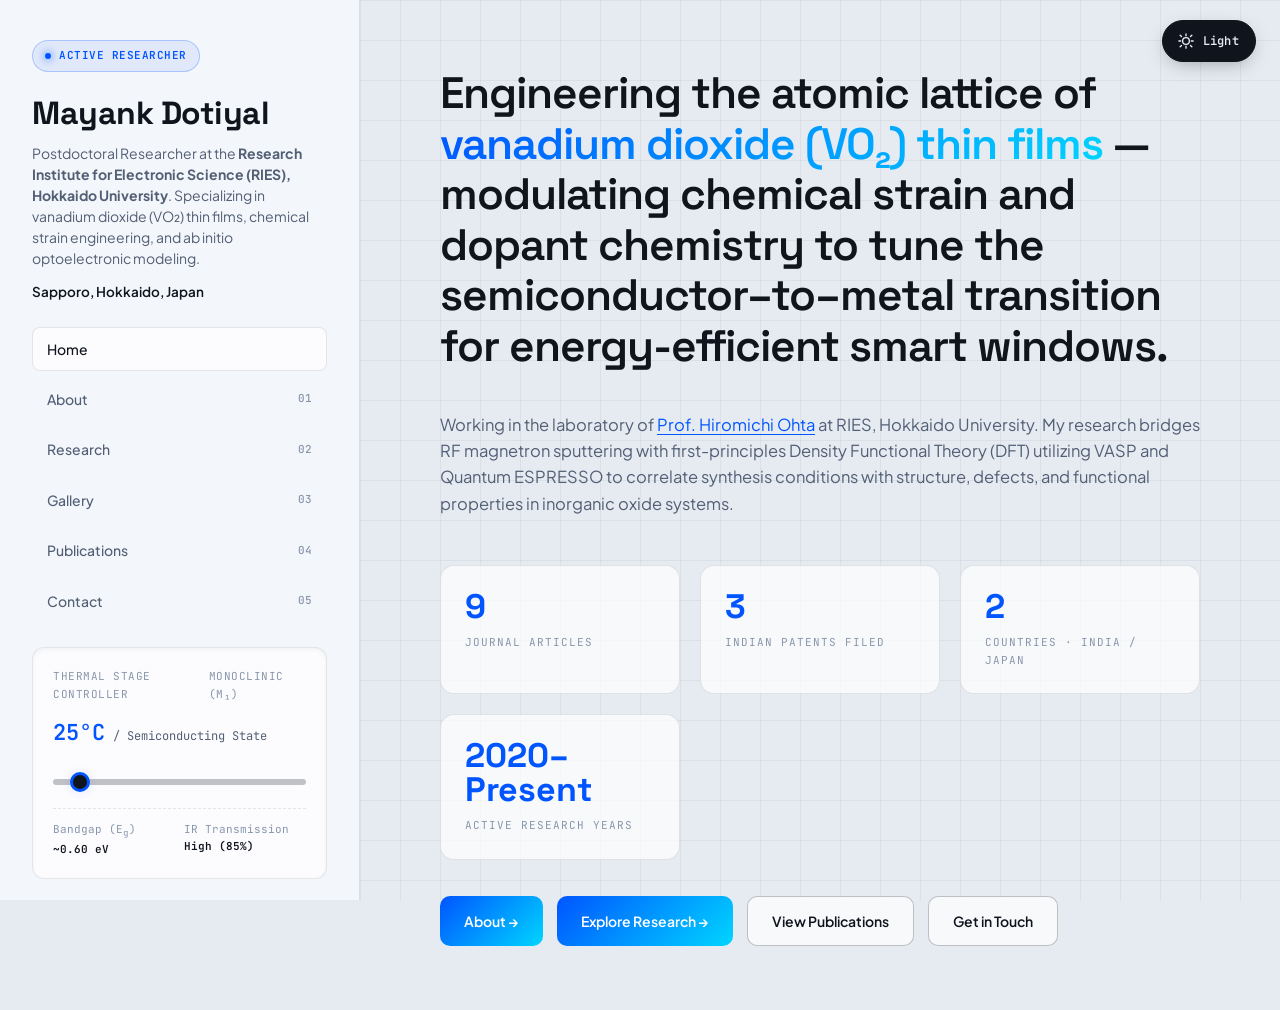
==== commit a3405abf: "Update index.html" ====
--- a/index.html
+++ b/index.html
@@ -140,24 +140,10 @@
     </div>
 
     <div class="cta-row">
+      <a class="cta-btn primary" href="about.html">About &rarr;</a>
       <a class="cta-btn primary" href="research.html">Explore Research &rarr;</a>
       <a class="cta-btn" href="publications.html">View Publications</a>
       <a class="cta-btn" href="contact.html">Get in Touch</a>
-    </div>
-
-    <div class="page-nav">
-      <div class="page-nav-slot prev-slot">
-        
-      </div>
-      <div class="page-nav-slot next">
-        <a href="about.html" class="page-nav-link next">
-        <span class="page-nav-arrow">&rarr;</span>
-        <span class="page-nav-text">
-          <span class="page-nav-kicker">Continue</span>
-          <span class="page-nav-name">About</span>
-        </span>
-      </a>
-      </div>
     </div>
 
   </main>
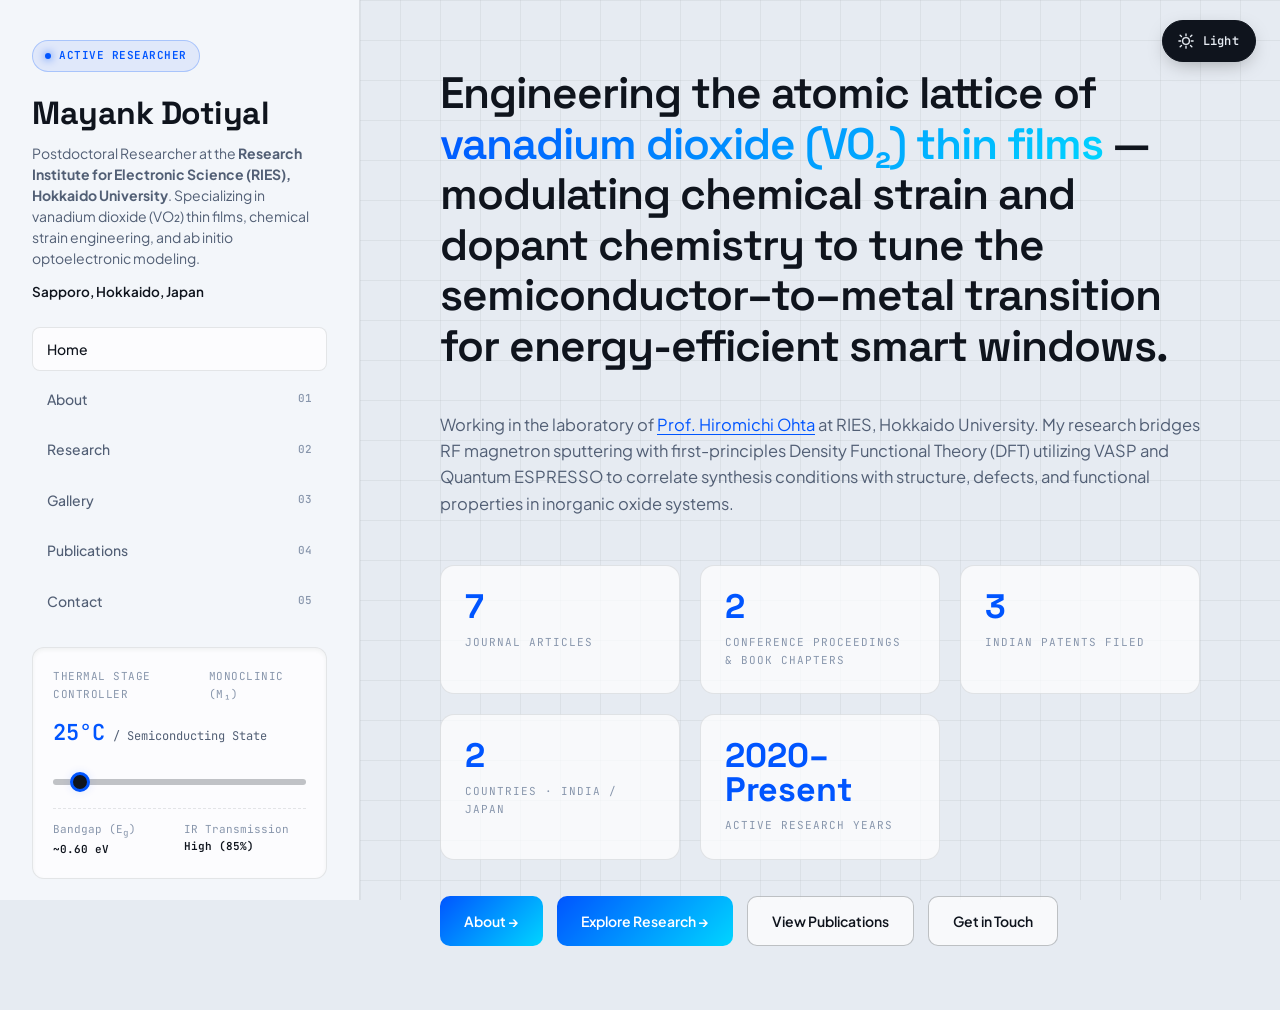
==== commit c7790049: "Update index.html" ====
--- a/index.html
+++ b/index.html
@@ -122,8 +122,12 @@
 
     <div class="kpi-grid">
       <div class="kpi-card">
-        <div class="kpi-value">9</div>
+        <div class="kpi-value">7</div>
         <div class="kpi-label">Journal Articles</div>
+      </div>
+      <div class="kpi-card">
+        <div class="kpi-value">2</div>
+        <div class="kpi-label">Conference proceedings & book chapters</div>
       </div>
       <div class="kpi-card">
         <div class="kpi-value">3</div>
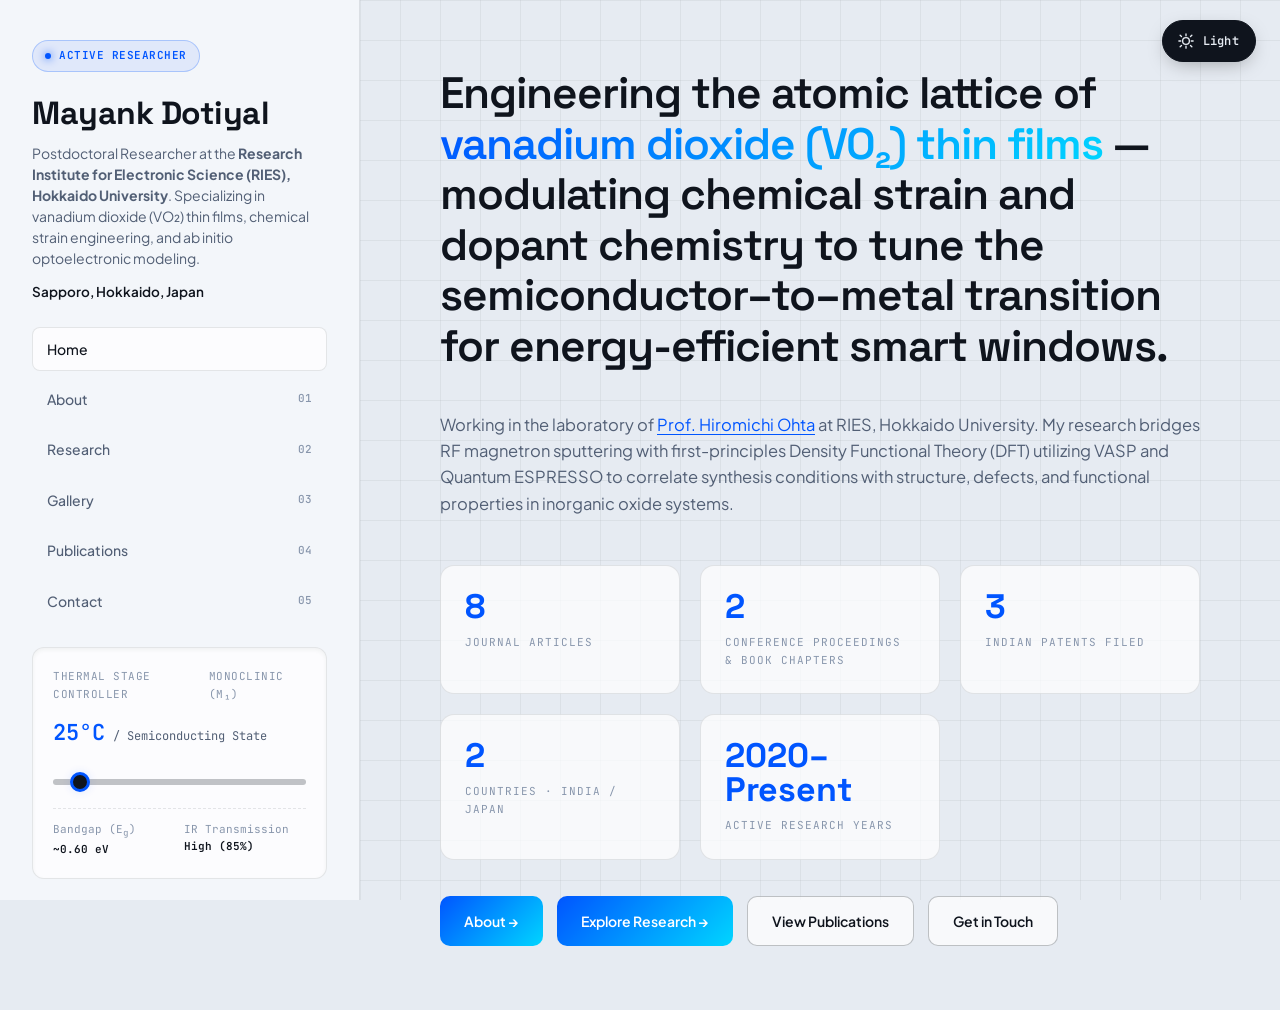
==== commit 01510116: "Update index.html" ====
--- a/index.html
+++ b/index.html
@@ -122,7 +122,7 @@
 
     <div class="kpi-grid">
       <div class="kpi-card">
-        <div class="kpi-value">7</div>
+        <div class="kpi-value">8</div>
         <div class="kpi-label">Journal Articles</div>
       </div>
       <div class="kpi-card">
